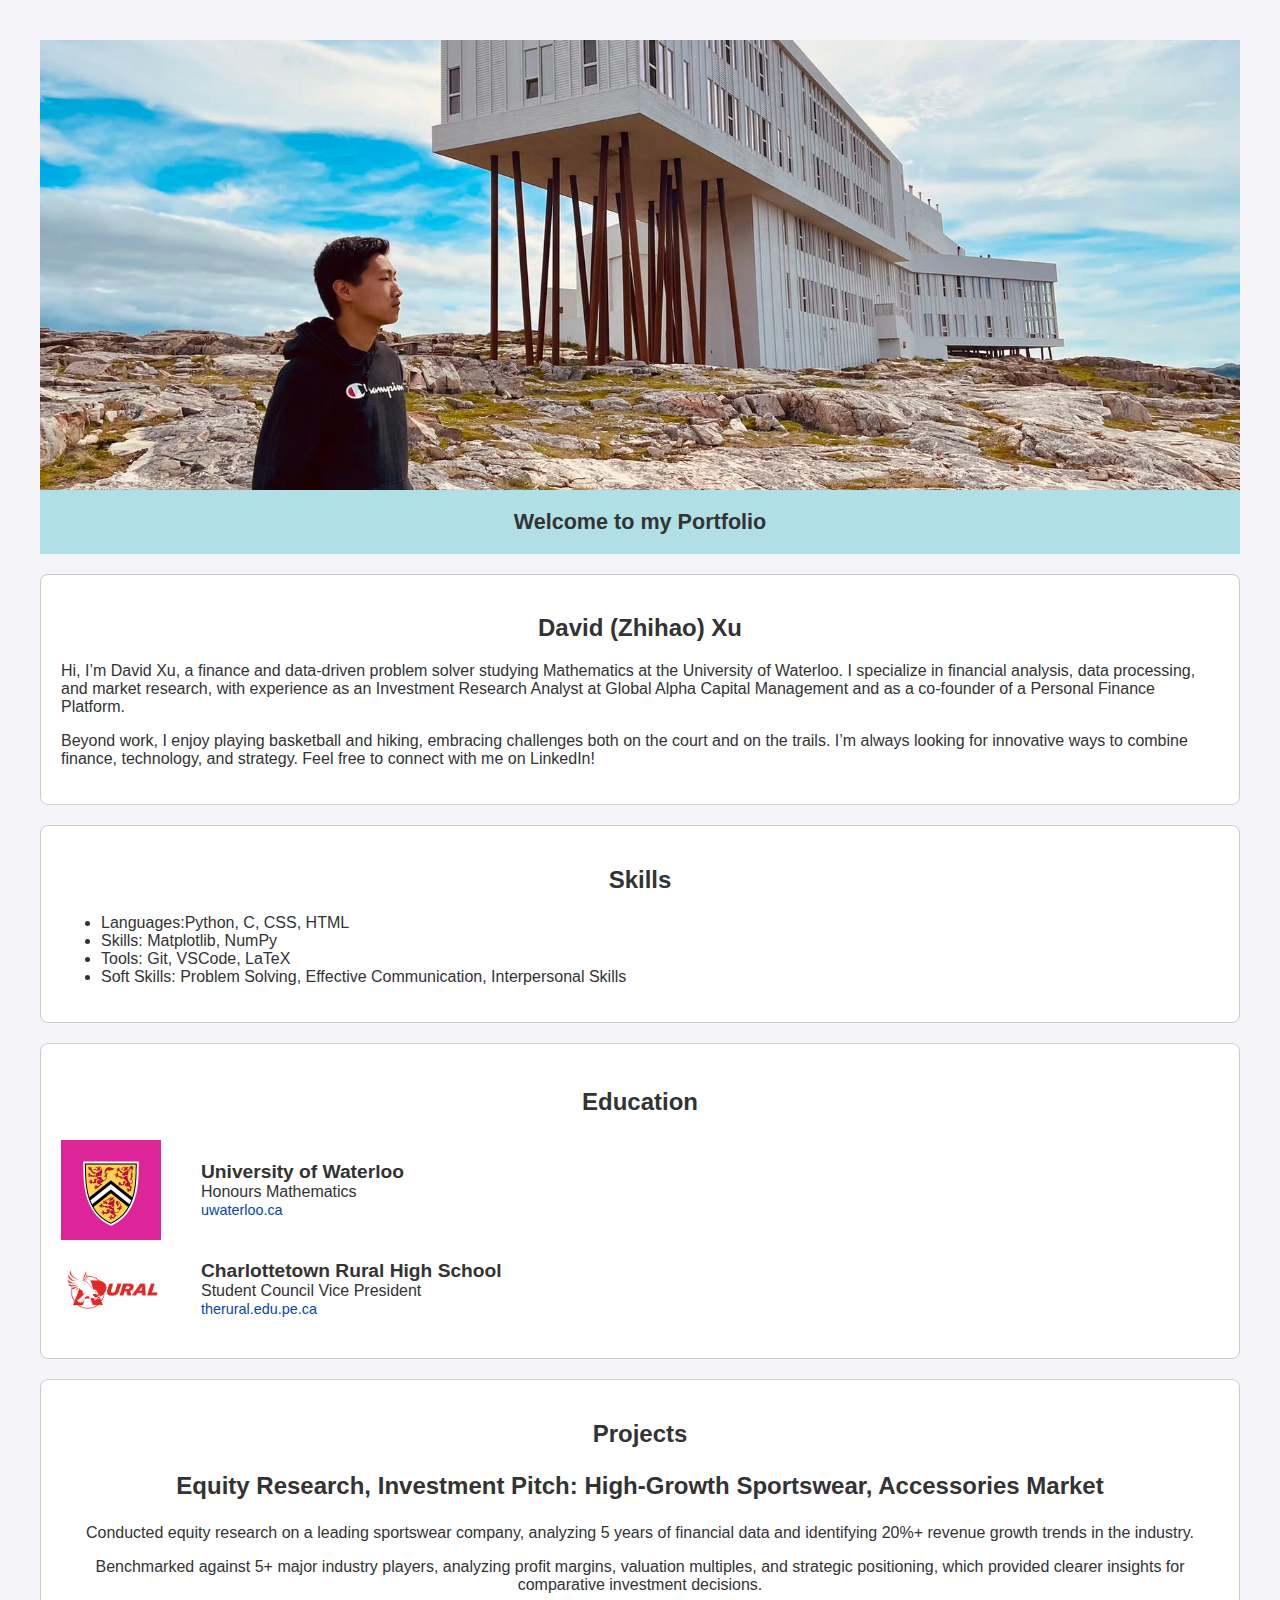
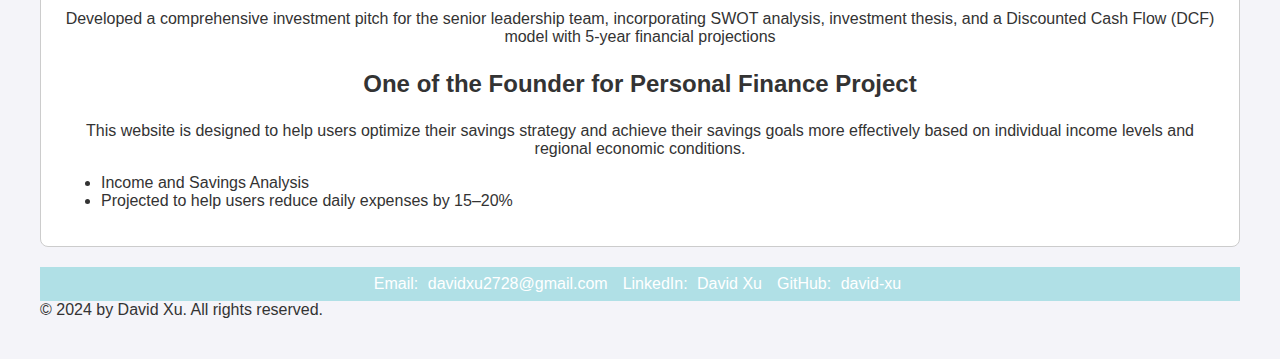
==== index.html @ f0cadd40 "Update index.html" ====
<!DOCTYPE html>
<html lang="en">
<head>
    <meta charset="UTF-8">
    <meta name="viewport" content="width=device-width, initial-scale=1.0">
    <title>David| Portfolio</title>
    <link rel="stylesheet" href="style.css"> <!-- Make sure 'style.css' is correctly located -->
</head>
<body>
    <div class="hero-background"></div>
    <header>
        <h1>Welcome to my Portfolio</h1>
    </header>
    <main>
        <section>
            <h2>David (Zhihao) Xu</h2>
            <p>Hi, I’m David Xu, a finance and data-driven problem solver studying Mathematics at the University of Waterloo. 
                I specialize in financial analysis, data processing, and market research, with experience as an Investment 
                Research Analyst at Global Alpha Capital Management and as a co-founder of a Personal Finance Platform. </p>
            <p>Beyond work, I enjoy playing basketball and hiking, embracing challenges both on the court and on the trails. 
                I’m always looking for innovative ways to combine finance, technology, and strategy. Feel free to connect with me on LinkedIn!</p>
        </section>
        <section>
            <h2>Skills</h2>
            <ul class="list-group">
                <li>Languages:Python, C, CSS, HTML</li>
                <li>Skills: Matplotlib, NumPy </li>
                <li>Tools: Git, VSCode, LaTeX</li>
                 <li>Soft Skills: Problem Solving, Effective Communication, Interpersonal Skills</li>
              </ul>
            
        </section>
      
        <section class="education">
            <h3>Education</h3>
            <div class="education-entry">
                <img src="Asset/Waterloomath.jpeg" alt="University of Waterloo Logo" class="school-logo">
                <div class="education-text">
                    <h2>University of Waterloo</h2>
                    <p>Honours Mathematics</p>
                    <a href="https://uwaterloo.ca" target="_blank" class="school-website">uwaterloo.ca</a>
        </div>
                </div>
            </div>
            <div class="education-entry">
                <img src="Asset/ruralhigh.png" alt="High School Logo" class="school-logo">
                <div class="education-text">
                    <h2>Charlottetown Rural High School</h2>
                    <p>Student Council Vice President</p>
                    <a href="https://therural.edu.pe.ca" target="_blank" class="school-website">therural.edu.pe.ca</a>
                </div>
            </div>
        </section>
        
       <section id="projects">
            <h2>Projects</h2>
            <div class="project">
                <h3 class="project-title">Equity Research, Investment Pitch: High-Growth Sportswear, Accessories Market</h3>
                <p>Conducted equity research on a leading sportswear company, analyzing 5 years of financial data and
identifying 20%+ revenue growth trends in the industry.</p>
                <p>Benchmarked against 5+ major industry players, analyzing profit margins, valuation multiples, and
strategic positioning, which provided clearer insights for comparative investment decisions.</p>
                <p>Developed a comprehensive investment pitch for the senior leadership team, incorporating SWOT
analysis, investment thesis, and a Discounted Cash Flow (DCF) model with 5-year financial projections</p>
            </div>
            <!-- Project 2: Personal Finance Project -->
            <div class="project">
                <h3 class="project-title">One of the Founder for Personal Finance Project</h3>
                <p>This website is designed to help users optimize their savings strategy and achieve their savings goals more effectively 
                    based on individual income levels and regional economic conditions.</p>
                <ul>
                    <li>Income and Savings Analysis</li>
                    <li>Projected to help users reduce daily expenses by 15–20%</li>
                    
                </ul>
            </div>
        </section>
    </main>
    <footer>
        <div class="footer-content">
            <span>Email: <a href="mailto:davidxu2728@gmail.com">davidxu2728@gmail.com</a></span>
            <span>LinkedIn: <a href="https://www.linkedin.com/in/david-xu-576721300/" target="_blank">David Xu</a></span>
            <span>GitHub: <a href="https://github.com/ZhihaoXu18" target="_blank">david-xu</a></span>
        </div>
    </footer>
    
    <script src="script.js"></script> <!-- Make sure 'script.js' is correctly located -->
</body>
</html>
---- style.css ----
.hero-background {
    background-image: url('Asset/WechatIMG36.jpg'); /* Update with the correct image path */
    background-size: cover;
    background-position: center center;
    height: 50vh; /* Adjust the height as needed */
    width: 100%;
}

body {
    font-family: Arial, sans-serif;
    margin: 40px;
    background-color: #f4f4f9;
    color: #333;
}
header {
    text-align: center;
    padding: 0.3em;
    background-color: #b0e0e6;
    color: #fff;
    font-size: 0.9em;
}
footer {
    text-align: center;
    padding: 0.5em; /* Reduced padding */
    background-color: #b0e0e6;
    color: #fff;
}

.footer-content {
    display: flex;
    justify-content: center; /* Center footer content horizontally */
    align-items: center; /* Align footer content vertically */
    flex-wrap: wrap; /* Allows the content to wrap onto the next line on small screens */
    gap: 10px; /* Adds space between contact details */
}

footer span {
    white-space: nowrap; /* Keeps each piece of contact info on one line */
}

footer a {
    color: #fff; /* Set the color of links to white or any color that matches your design */
    text-decoration: none; /* Optional: removes underline from links */
    margin: 0 5px; /* Optional: adds horizontal margin for better spacing */
}

footer a:hover {
    text-decoration: underline; /* Adds underline on hover for visual feedback */
}

main {
    margin-top: 20px;
}
section {
    margin-bottom: 20px;
    padding: 20px;
    background: #fff;
    border: 1px solid #ccc;
    border-radius: 8px;
}
h1, h2, h3 {
    text-align: center;
    color: #333;
    font-size: 1.5em;
}

.education {
    /* Add any additional styles you need for the education section */
}

.education-entry {
    display: flex;
    align-items: center;
    margin-bottom: 20px; /* Space between university and high school entries */
}

.school-logo {
    width: 100px; /* Adjust as necessary */
    height: auto;
    margin-right: 40px; /* Space between the logo and the text */
}

.education-text h2 {
    margin: 0;
    padding: 0;
    font-size: 1.2em; /* Adjust as necessary */
}

.education-text p {
    margin: 0;
    padding: 0;
    font-size: 1em; /* Adjust as necessary */
}

.school-website {
    color: #0645AD; /* Typical color for hyperlinks */
    text-decoration: none; /* Optional: removes underline */
    font-size: 0.9em; /* Adjust as necessary */
    margin-top: 5px; /* Space from the school name */
}

.school-website:hover {
    text-decoration: underline; /* Adds underline on hover for visual feedback */
}

body {
    font-family: Arial, sans-serif;
}
.project-title {
    font-size: 24px; /* Larger font size for project titles */
}

.project p {
    text-align: center; /* Center-aligns the text inside the paragraph */
}
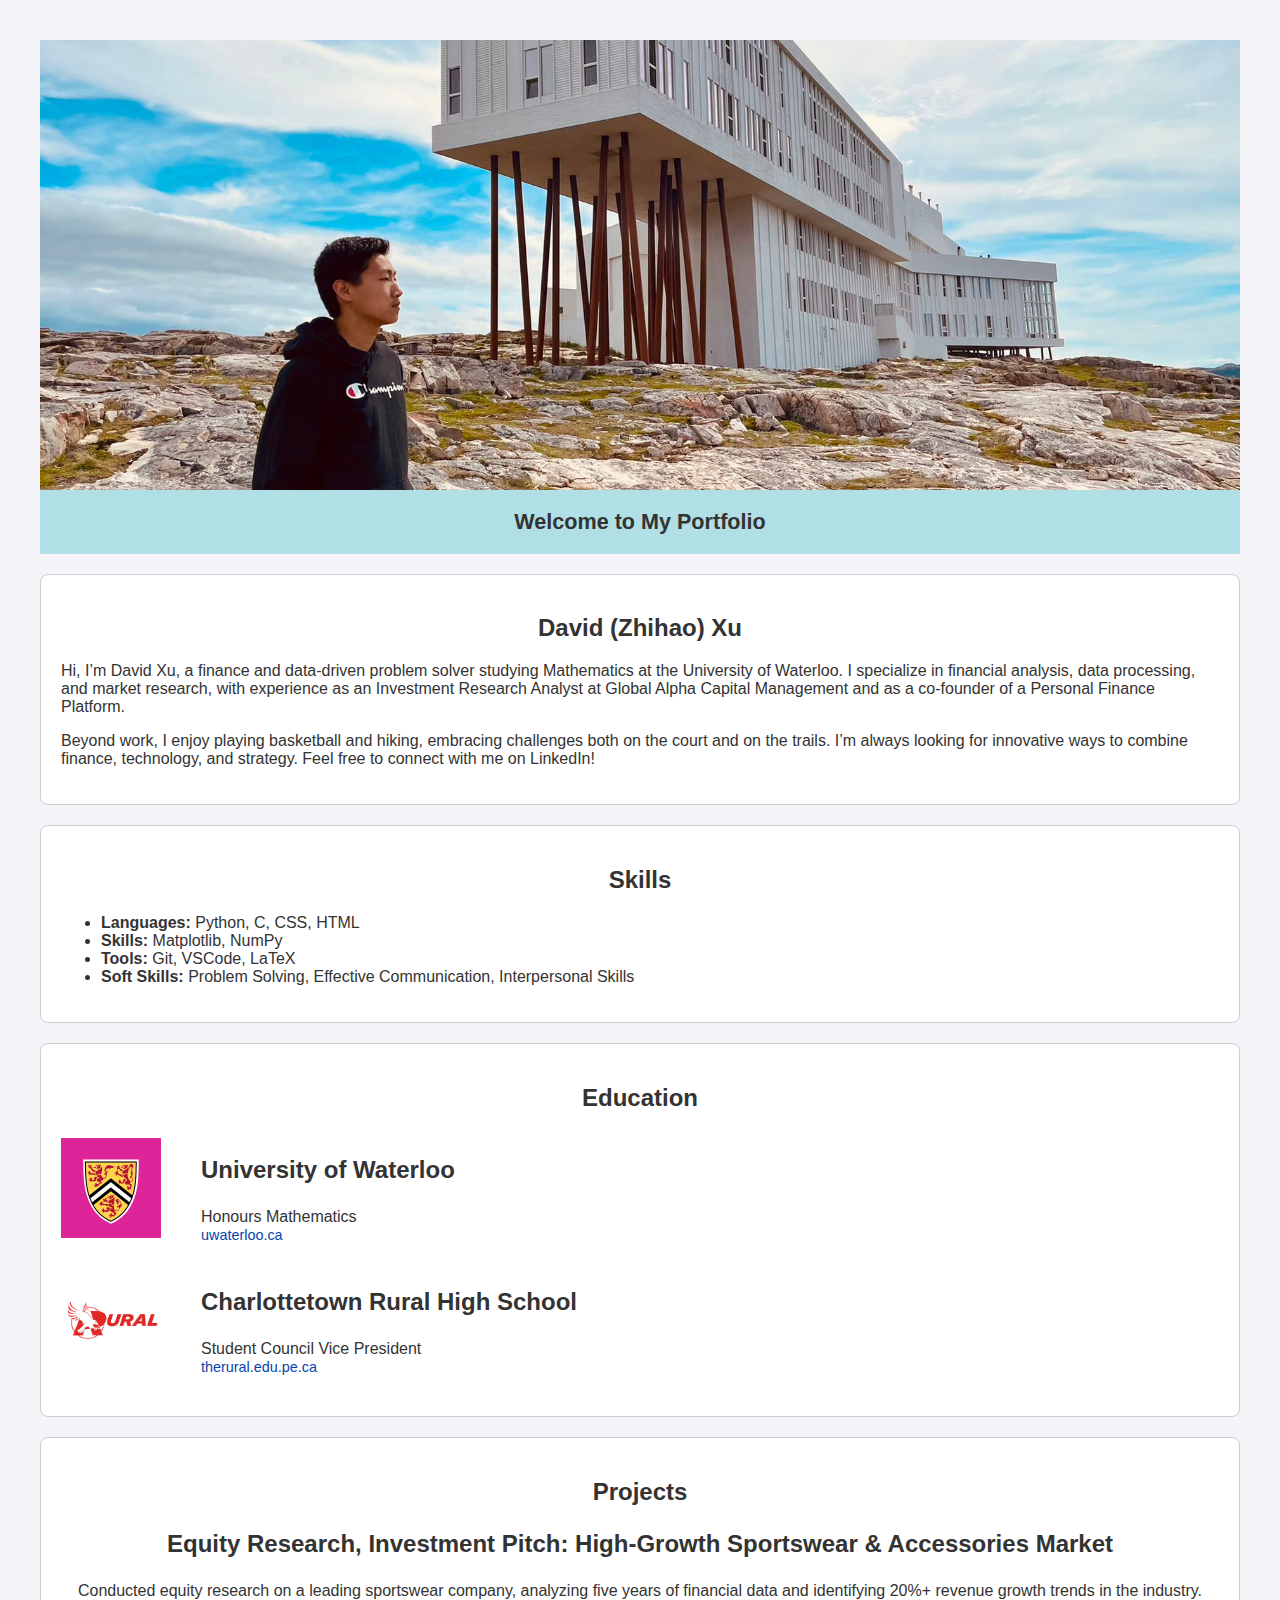
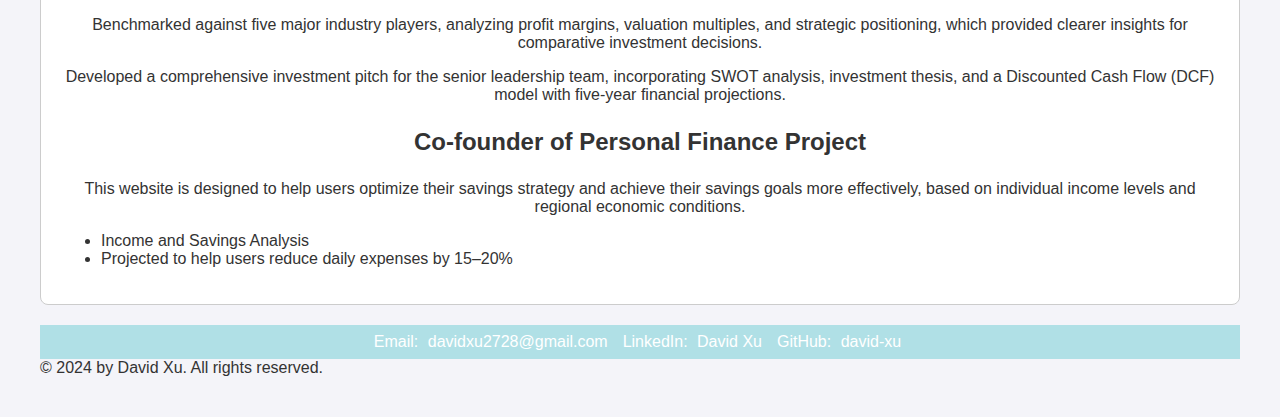
==== commit 6efec5de: "Update index.html" ====
--- a/index.html
+++ b/index.html
@@ -3,79 +3,92 @@
 <head>
     <meta charset="UTF-8">
     <meta name="viewport" content="width=device-width, initial-scale=1.0">
-    <title>David| Portfolio</title>
-    <link rel="stylesheet" href="style.css"> <!-- Make sure 'style.css' is correctly located -->
+    <title>David | Portfolio</title>
+    <link rel="stylesheet" href="style.css"> <!-- Ensure 'style.css' is correctly linked -->
 </head>
 <body>
     <div class="hero-background"></div>
+    
     <header>
-        <h1>Welcome to my Portfolio</h1>
+        <h1>Welcome to My Portfolio</h1>
     </header>
+    
     <main>
         <section>
             <h2>David (Zhihao) Xu</h2>
-            <p>Hi, I’m David Xu, a finance and data-driven problem solver studying Mathematics at the University of Waterloo. 
+            <p>
+                Hi, I’m David Xu, a finance and data-driven problem solver studying Mathematics at the University of Waterloo. 
                 I specialize in financial analysis, data processing, and market research, with experience as an Investment 
-                Research Analyst at Global Alpha Capital Management and as a co-founder of a Personal Finance Platform. </p>
-            <p>Beyond work, I enjoy playing basketball and hiking, embracing challenges both on the court and on the trails. 
-                I’m always looking for innovative ways to combine finance, technology, and strategy. Feel free to connect with me on LinkedIn!</p>
+                Research Analyst at Global Alpha Capital Management and as a co-founder of a Personal Finance Platform. 
+            </p>
+            <p>
+                Beyond work, I enjoy playing basketball and hiking, embracing challenges both on the court and on the trails. 
+                I’m always looking for innovative ways to combine finance, technology, and strategy. Feel free to connect with me on LinkedIn!
+            </p>
         </section>
+        
         <section>
             <h2>Skills</h2>
             <ul class="list-group">
-                <li>Languages:Python, C, CSS, HTML</li>
-                <li>Skills: Matplotlib, NumPy </li>
-                <li>Tools: Git, VSCode, LaTeX</li>
-                 <li>Soft Skills: Problem Solving, Effective Communication, Interpersonal Skills</li>
-              </ul>
-            
+                <li><strong>Languages:</strong> Python, C, CSS, HTML</li>
+                <li><strong>Skills:</strong> Matplotlib, NumPy</li>
+                <li><strong>Tools:</strong> Git, VSCode, LaTeX</li>
+                <li><strong>Soft Skills:</strong> Problem Solving, Effective Communication, Interpersonal Skills</li>
+            </ul>
         </section>
-      
+        
         <section class="education">
-            <h3>Education</h3>
+            <h2>Education</h2>
             <div class="education-entry">
                 <img src="Asset/Waterloomath.jpeg" alt="University of Waterloo Logo" class="school-logo">
                 <div class="education-text">
-                    <h2>University of Waterloo</h2>
+                    <h3>University of Waterloo</h3>
                     <p>Honours Mathematics</p>
                     <a href="https://uwaterloo.ca" target="_blank" class="school-website">uwaterloo.ca</a>
-        </div>
                 </div>
             </div>
             <div class="education-entry">
                 <img src="Asset/ruralhigh.png" alt="High School Logo" class="school-logo">
                 <div class="education-text">
-                    <h2>Charlottetown Rural High School</h2>
+                    <h3>Charlottetown Rural High School</h3>
                     <p>Student Council Vice President</p>
                     <a href="https://therural.edu.pe.ca" target="_blank" class="school-website">therural.edu.pe.ca</a>
                 </div>
             </div>
         </section>
         
-       <section id="projects">
+        <section id="projects">
             <h2>Projects</h2>
             <div class="project">
-                <h3 class="project-title">Equity Research, Investment Pitch: High-Growth Sportswear, Accessories Market</h3>
-                <p>Conducted equity research on a leading sportswear company, analyzing 5 years of financial data and
-identifying 20%+ revenue growth trends in the industry.</p>
-                <p>Benchmarked against 5+ major industry players, analyzing profit margins, valuation multiples, and
-strategic positioning, which provided clearer insights for comparative investment decisions.</p>
-                <p>Developed a comprehensive investment pitch for the senior leadership team, incorporating SWOT
-analysis, investment thesis, and a Discounted Cash Flow (DCF) model with 5-year financial projections</p>
+                <h3 class="project-title">Equity Research, Investment Pitch: High-Growth Sportswear & Accessories Market</h3>
+                <p>
+                    Conducted equity research on a leading sportswear company, analyzing five years of financial data and 
+                    identifying 20%+ revenue growth trends in the industry.
+                </p>
+                <p>
+                    Benchmarked against five major industry players, analyzing profit margins, valuation multiples, and 
+                    strategic positioning, which provided clearer insights for comparative investment decisions.
+                </p>
+                <p>
+                    Developed a comprehensive investment pitch for the senior leadership team, incorporating SWOT analysis, 
+                    investment thesis, and a Discounted Cash Flow (DCF) model with five-year financial projections.
+                </p>
             </div>
-            <!-- Project 2: Personal Finance Project -->
+            
             <div class="project">
-                <h3 class="project-title">One of the Founder for Personal Finance Project</h3>
-                <p>This website is designed to help users optimize their savings strategy and achieve their savings goals more effectively 
-                    based on individual income levels and regional economic conditions.</p>
+                <h3 class="project-title">Co-founder of Personal Finance Project</h3>
+                <p>
+                    This website is designed to help users optimize their savings strategy and achieve their savings goals more effectively, 
+                    based on individual income levels and regional economic conditions.
+                </p>
                 <ul>
                     <li>Income and Savings Analysis</li>
                     <li>Projected to help users reduce daily expenses by 15–20%</li>
-                    
                 </ul>
             </div>
         </section>
     </main>
+    
     <footer>
         <div class="footer-content">
             <span>Email: <a href="mailto:davidxu2728@gmail.com">davidxu2728@gmail.com</a></span>
@@ -84,8 +97,9 @@
         </div>
     </footer>
     
-    <script src="script.js"></script> <!-- Make sure 'script.js' is correctly located -->
+    <script src="script.js"></script> <!-- Ensure 'script.js' is correctly linked -->
 </body>
 </html>
 
 
+
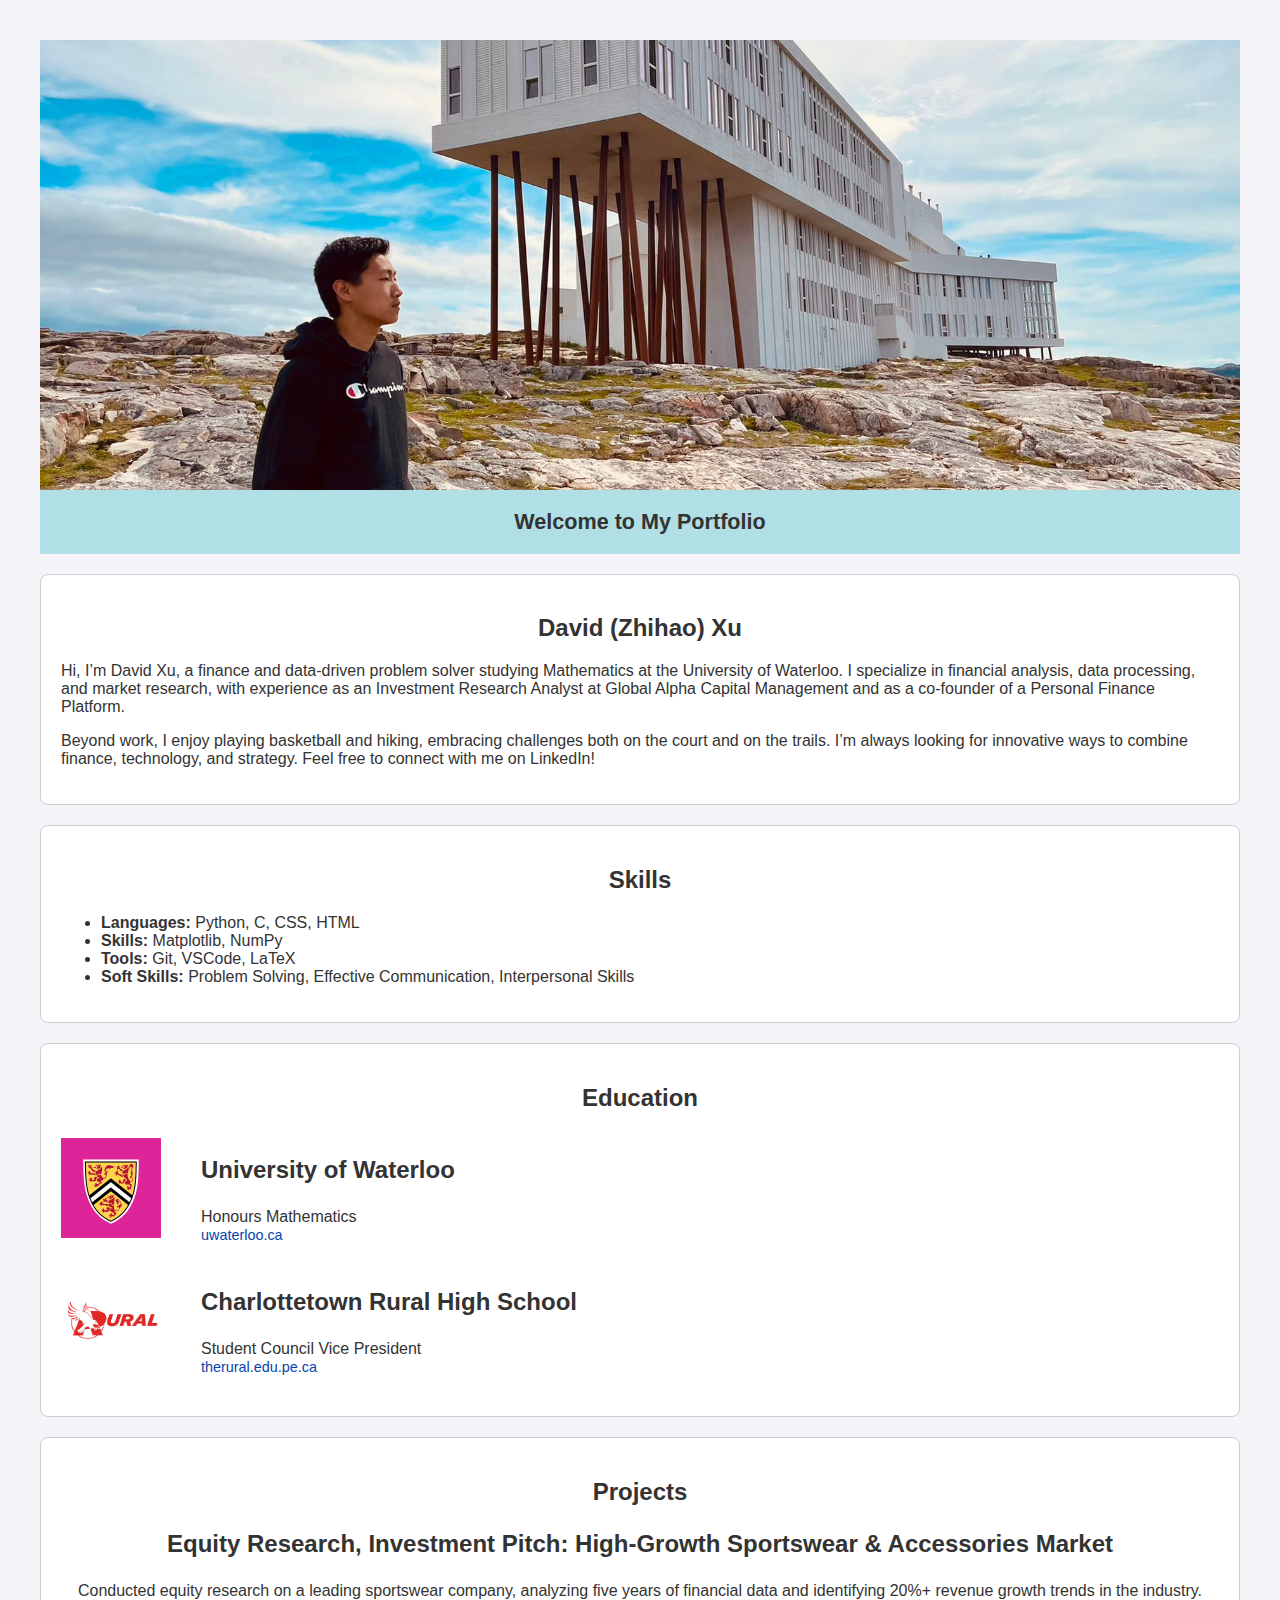
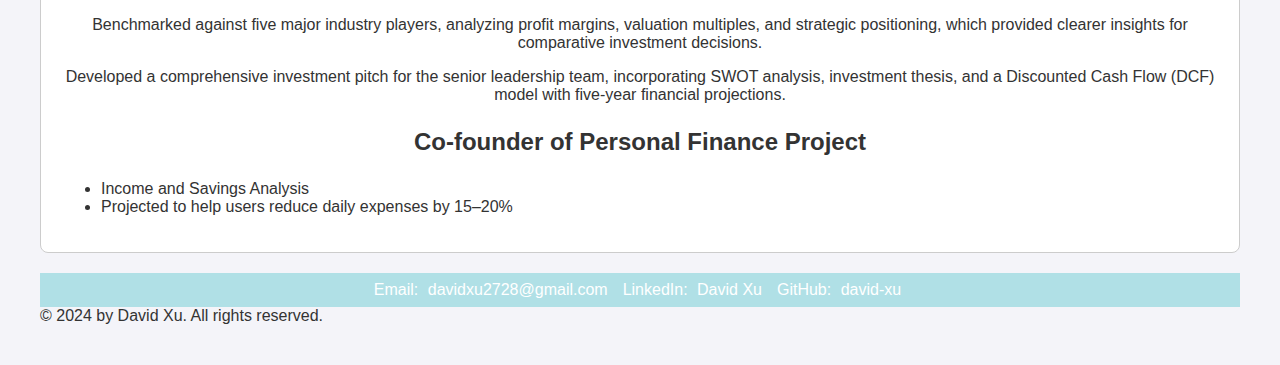
==== commit 3b0b3de4: "Update index.html" ====
--- a/index.html
+++ b/index.html
@@ -62,25 +62,19 @@
             <div class="project">
                 <h3 class="project-title">Equity Research, Investment Pitch: High-Growth Sportswear & Accessories Market</h3>
                 <p>
-                    Conducted equity research on a leading sportswear company, analyzing five years of financial data and 
-                    identifying 20%+ revenue growth trends in the industry.
+                    Conducted equity research on a leading sportswear company, analyzing five years of financial data and identifying 20%+ revenue growth trends in the industry.
                 </p>
                 <p>
-                    Benchmarked against five major industry players, analyzing profit margins, valuation multiples, and 
-                    strategic positioning, which provided clearer insights for comparative investment decisions.
+                    Benchmarked against five major industry players, analyzing profit margins, valuation multiples, and strategic positioning, which provided clearer insights for comparative investment decisions.
                 </p>
                 <p>
-                    Developed a comprehensive investment pitch for the senior leadership team, incorporating SWOT analysis, 
-                    investment thesis, and a Discounted Cash Flow (DCF) model with five-year financial projections.
+                    Developed a comprehensive investment pitch for the senior leadership team, incorporating SWOT analysis, investment thesis, and a Discounted Cash Flow (DCF) model with five-year financial projections.
                 </p>
             </div>
             
             <div class="project">
                 <h3 class="project-title">Co-founder of Personal Finance Project</h3>
-                <p>
-                    This website is designed to help users optimize their savings strategy and achieve their savings goals more effectively, 
-                    based on individual income levels and regional economic conditions.
-                </p>
+              
                 <ul>
                     <li>Income and Savings Analysis</li>
                     <li>Projected to help users reduce daily expenses by 15–20%</li>
@@ -101,5 +95,3 @@
 </body>
 </html>
 
-
-
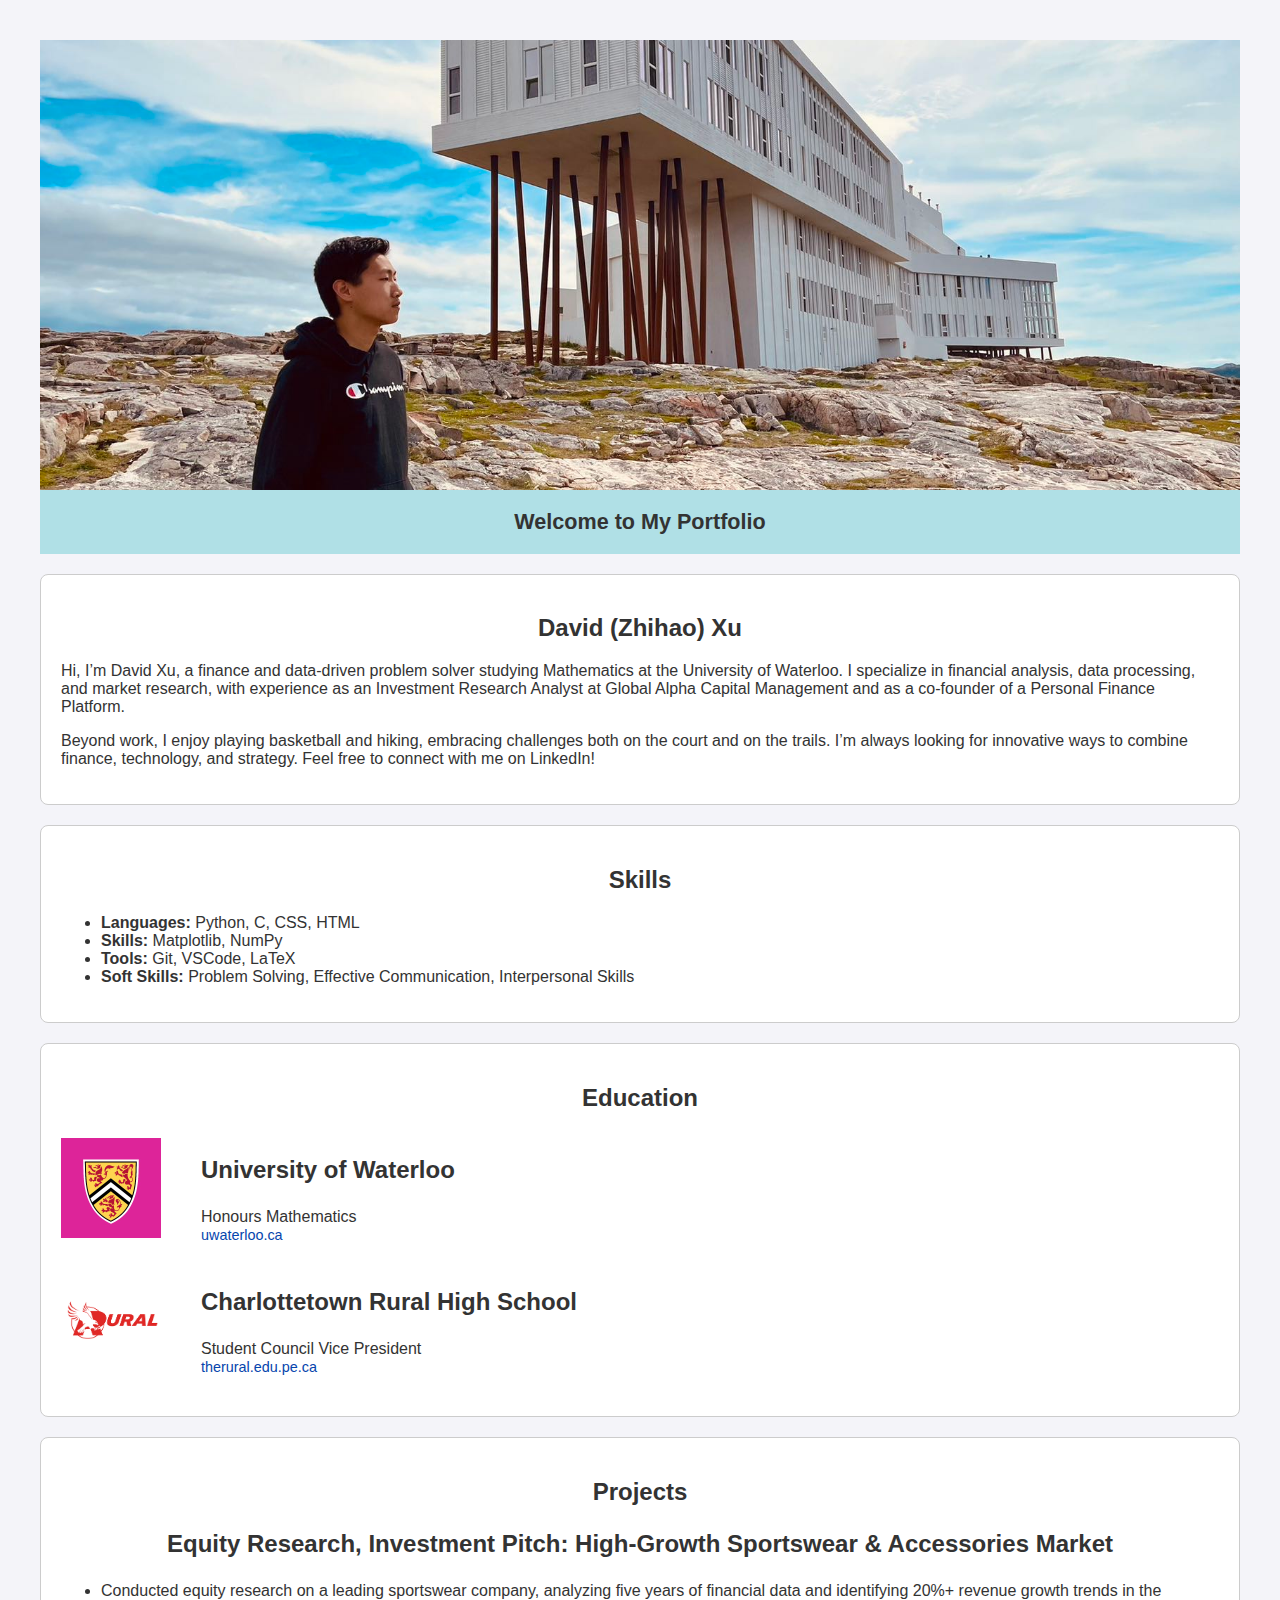
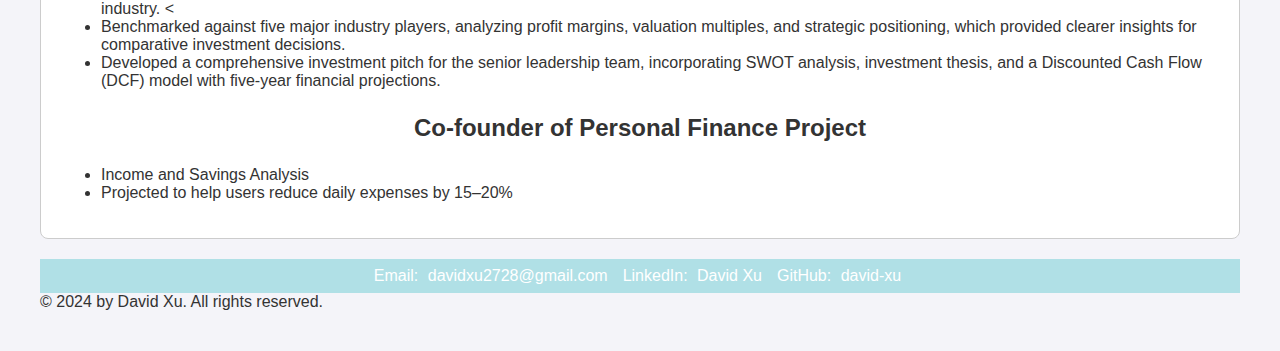
==== commit 831ed825: "Update index.html" ====
--- a/index.html
+++ b/index.html
@@ -61,20 +61,16 @@
             <h2>Projects</h2>
             <div class="project">
                 <h3 class="project-title">Equity Research, Investment Pitch: High-Growth Sportswear & Accessories Market</h3>
-                <p>
-                    Conducted equity research on a leading sportswear company, analyzing five years of financial data and identifying 20%+ revenue growth trends in the industry.
-                </p>
-                <p>
-                    Benchmarked against five major industry players, analyzing profit margins, valuation multiples, and strategic positioning, which provided clearer insights for comparative investment decisions.
-                </p>
-                <p>
-                    Developed a comprehensive investment pitch for the senior leadership team, incorporating SWOT analysis, investment thesis, and a Discounted Cash Flow (DCF) model with five-year financial projections.
-                </p>
+                <ul>
+                    <li>Conducted equity research on a leading sportswear company, analyzing five years of financial data and identifying 20%+ revenue growth trends in the industry.
+                <</li>
+                    <li>Benchmarked against five major industry players, analyzing profit margins, valuation multiples, and strategic positioning, which provided clearer insights for comparative investment decisions.</li>
+                    <li>Developed a comprehensive investment pitch for the senior leadership team, incorporating SWOT analysis, investment thesis, and a Discounted Cash Flow (DCF) model with five-year financial projections.</li>
+                </ul>
             </div>
             
             <div class="project">
                 <h3 class="project-title">Co-founder of Personal Finance Project</h3>
-              
                 <ul>
                     <li>Income and Savings Analysis</li>
                     <li>Projected to help users reduce daily expenses by 15–20%</li>
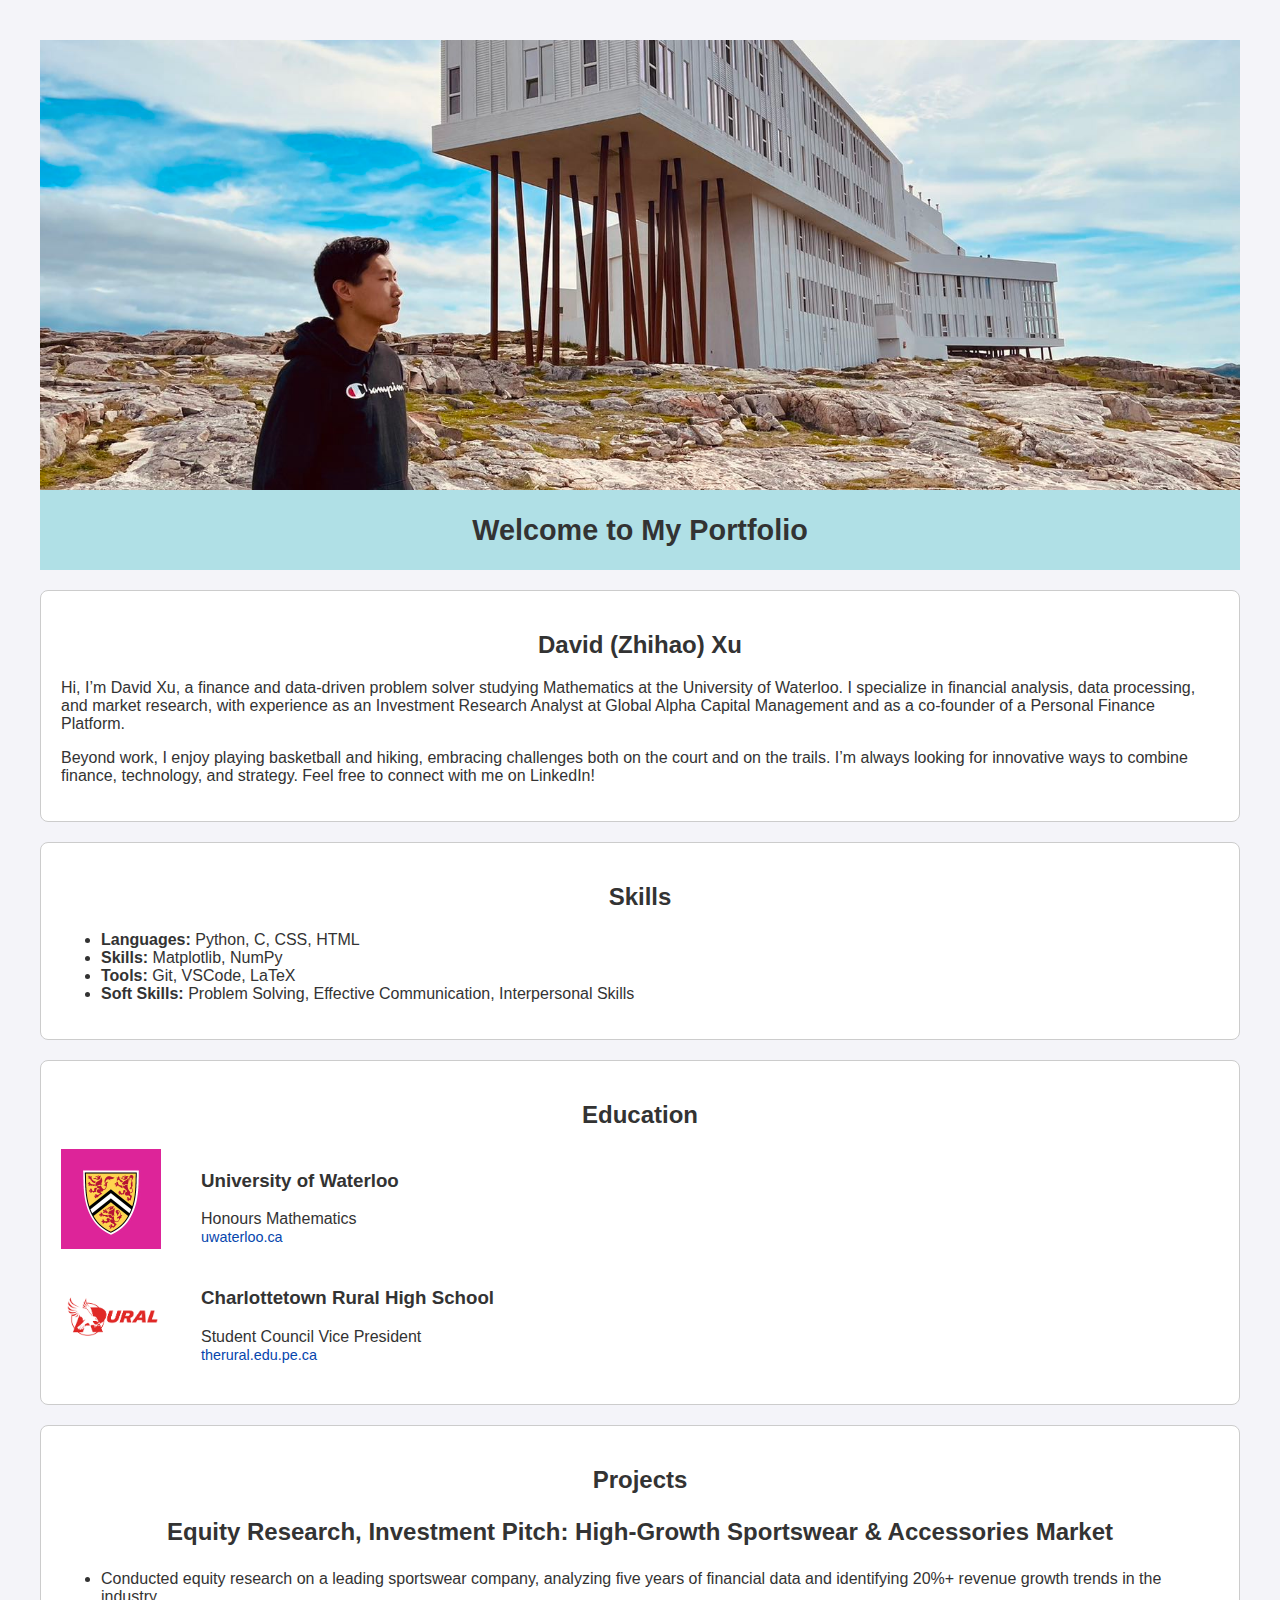
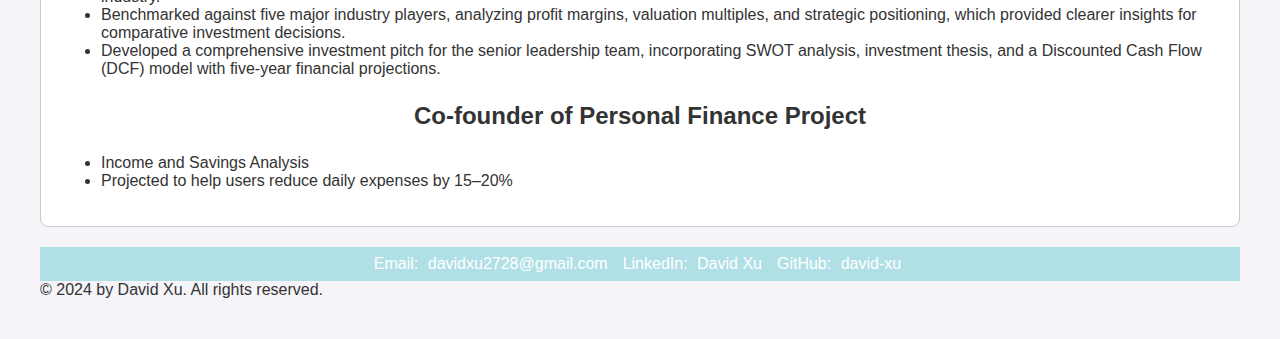
==== commit 255fa2f8: "Update index.html" ====
--- a/index.html
+++ b/index.html
@@ -63,7 +63,7 @@
                 <h3 class="project-title">Equity Research, Investment Pitch: High-Growth Sportswear & Accessories Market</h3>
                 <ul>
                     <li>Conducted equity research on a leading sportswear company, analyzing five years of financial data and identifying 20%+ revenue growth trends in the industry.
-                <</li>
+                </li>
                     <li>Benchmarked against five major industry players, analyzing profit margins, valuation multiples, and strategic positioning, which provided clearer insights for comparative investment decisions.</li>
                     <li>Developed a comprehensive investment pitch for the senior leadership team, incorporating SWOT analysis, investment thesis, and a Discounted Cash Flow (DCF) model with five-year financial projections.</li>
                 </ul>
--- a/style.css
+++ b/style.css
@@ -11,7 +11,55 @@
     margin: 40px;
     background-color: #f4f4f9;
     color: #333;
+    font-size: 16px;
 }
+
+/* Responsive Text Sizes */
+@media screen and (max-width: 1024px) {
+    body {
+        font-size: 14px;
+    }
+    h1 {
+        font-size: 2rem;
+    }
+    h2 {
+        font-size: 1.75rem;
+    }
+    h3 {
+        font-size: 1.5rem;
+    }
+}
+
+@media screen and (max-width: 768px) {
+    body {
+        font-size: 13px;
+    }
+    h1 {
+        font-size: 1.75rem;
+    }
+    h2 {
+        font-size: 1.5rem;
+    }
+    h3 {
+        font-size: 1.25rem;
+    }
+}
+
+@media screen and (max-width: 480px) {
+    body {
+        font-size: 12px;
+    }
+    h1 {
+        font-size: 1.5rem;
+    }
+    h2 {
+        font-size: 1.25rem;
+    }
+    h3 {
+        font-size: 1.1rem;
+    }
+}
+
 header {
     text-align: center;
     padding: 0.3em;
@@ -19,6 +67,7 @@
     color: #fff;
     font-size: 0.9em;
 }
+
 footer {
     text-align: center;
     padding: 0.5em; /* Reduced padding */
@@ -39,18 +88,19 @@
 }
 
 footer a {
-    color: #fff; /* Set the color of links to white or any color that matches your design */
-    text-decoration: none; /* Optional: removes underline from links */
-    margin: 0 5px; /* Optional: adds horizontal margin for better spacing */
+    color: #fff;
+    text-decoration: none;
+    margin: 0 5px;
 }
 
 footer a:hover {
-    text-decoration: underline; /* Adds underline on hover for visual feedback */
+    text-decoration: underline;
 }
 
 main {
     margin-top: 20px;
 }
+
 section {
     margin-bottom: 20px;
     padding: 20px;
@@ -58,10 +108,10 @@
     border: 1px solid #ccc;
     border-radius: 8px;
 }
+
 h1, h2, h3 {
     text-align: center;
     color: #333;
-    font-size: 1.5em;
 }
 
 .education {
@@ -71,45 +121,42 @@
 .education-entry {
     display: flex;
     align-items: center;
-    margin-bottom: 20px; /* Space between university and high school entries */
+    margin-bottom: 20px;
 }
 
 .school-logo {
-    width: 100px; /* Adjust as necessary */
+    width: 100px;
     height: auto;
-    margin-right: 40px; /* Space between the logo and the text */
+    margin-right: 40px;
 }
 
 .education-text h2 {
     margin: 0;
     padding: 0;
-    font-size: 1.2em; /* Adjust as necessary */
+    font-size: 1.2em;
 }
 
 .education-text p {
     margin: 0;
     padding: 0;
-    font-size: 1em; /* Adjust as necessary */
+    font-size: 1em;
 }
 
 .school-website {
-    color: #0645AD; /* Typical color for hyperlinks */
-    text-decoration: none; /* Optional: removes underline */
-    font-size: 0.9em; /* Adjust as necessary */
-    margin-top: 5px; /* Space from the school name */
+    color: #0645AD;
+    text-decoration: none;
+    font-size: 0.9em;
+    margin-top: 5px;
 }
 
 .school-website:hover {
-    text-decoration: underline; /* Adds underline on hover for visual feedback */
+    text-decoration: underline;
 }
 
-body {
-    font-family: Arial, sans-serif;
-}
 .project-title {
-    font-size: 24px; /* Larger font size for project titles */
+    font-size: 24px;
 }
 
 .project p {
-    text-align: center; /* Center-aligns the text inside the paragraph */
+    text-align: center;
 }
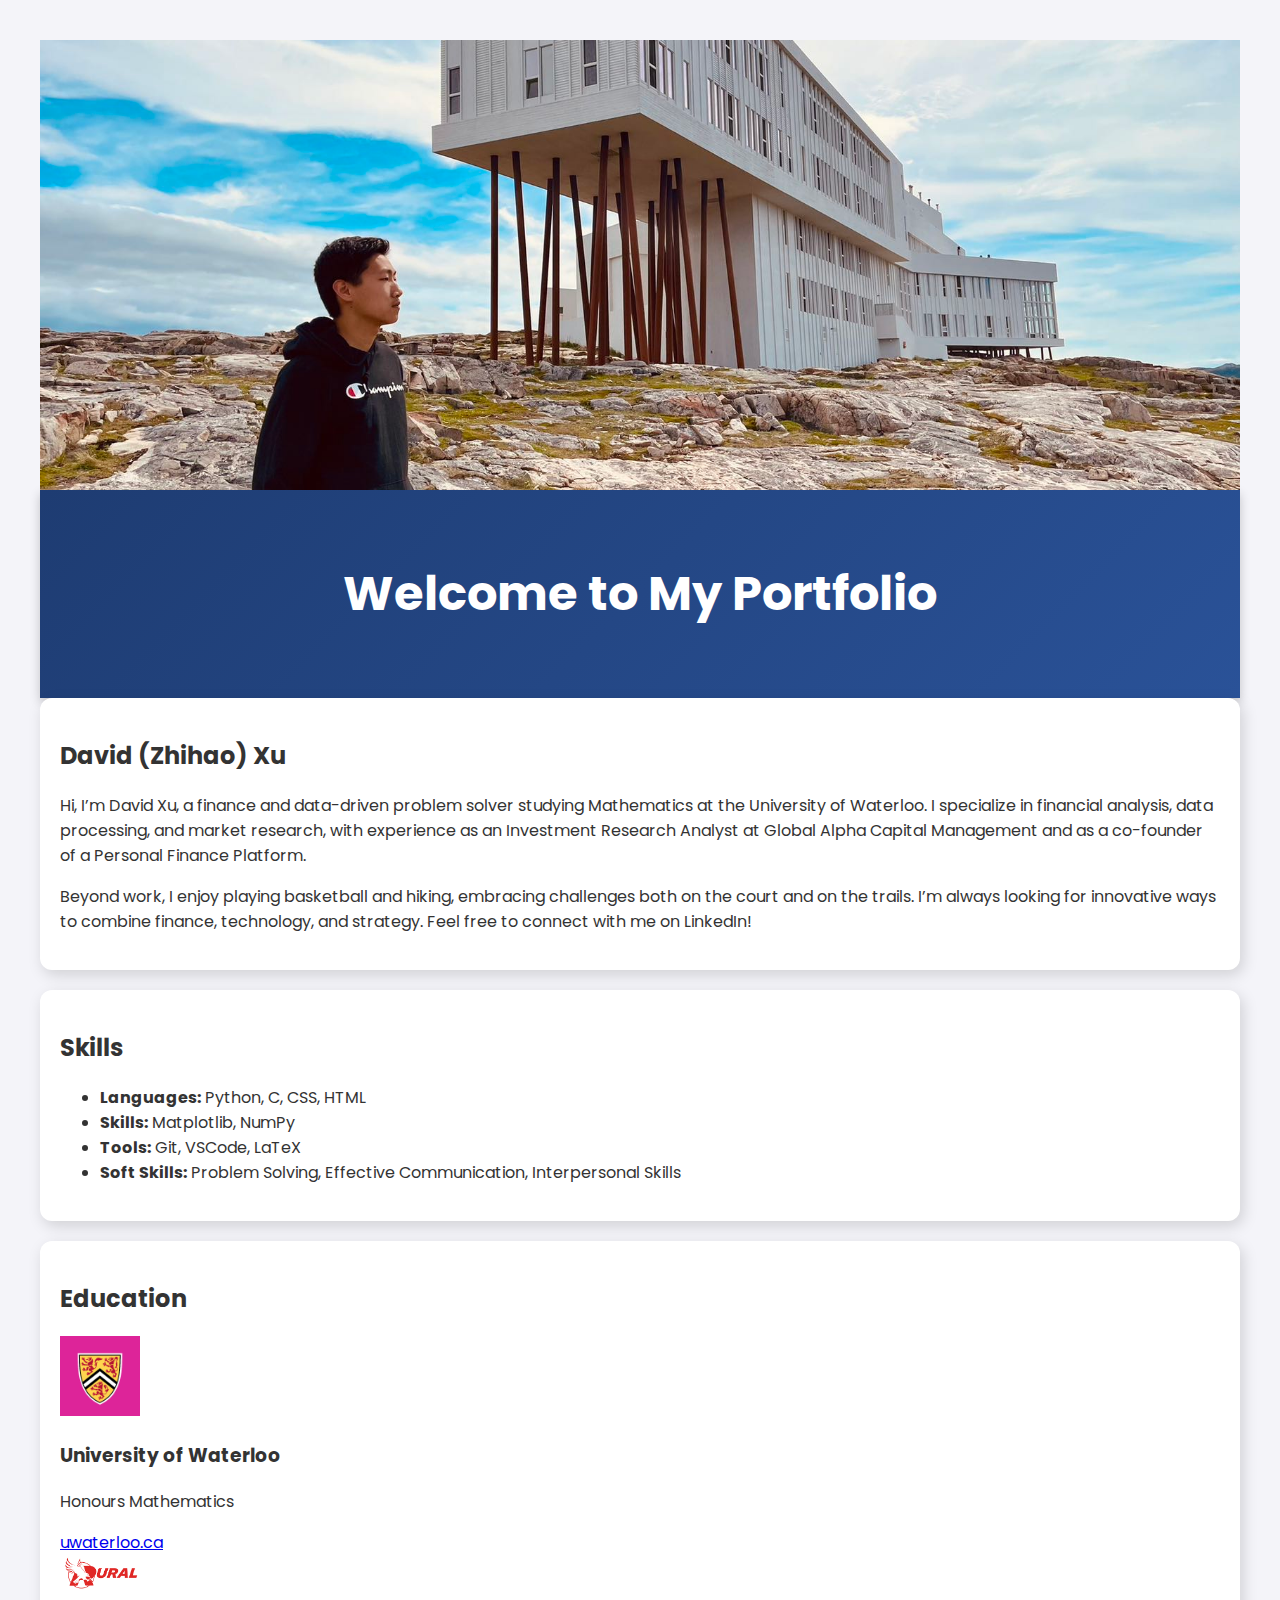
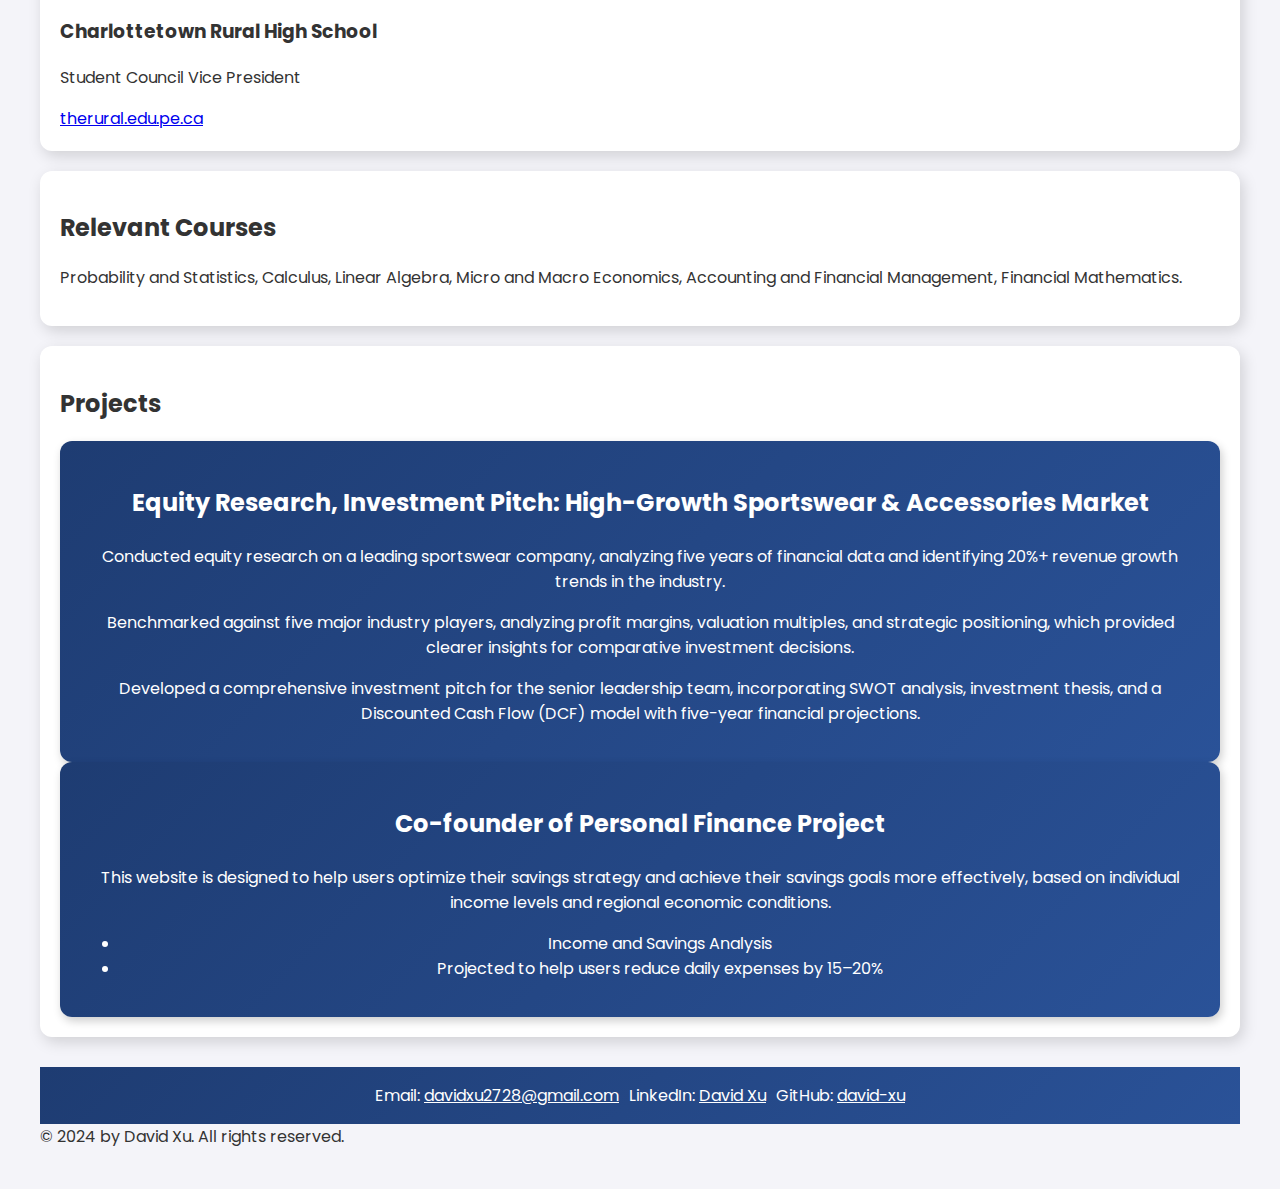
==== commit f67d05bc: "Update index.html" ====
--- a/index.html
+++ b/index.html
@@ -57,20 +57,31 @@
             </div>
         </section>
         
+        <section class="relevant-courses">
+            <h2>Relevant Courses</h2>
+            <p>Probability and Statistics, Calculus, Linear Algebra, Micro and Macro Economics, Accounting and Financial Management, Financial Mathematics.</p>
+        </section>
+        
         <section id="projects">
             <h2>Projects</h2>
             <div class="project">
                 <h3 class="project-title">Equity Research, Investment Pitch: High-Growth Sportswear & Accessories Market</h3>
-                <ul>
-                    <li>Conducted equity research on a leading sportswear company, analyzing five years of financial data and identifying 20%+ revenue growth trends in the industry.
-                </li>
-                    <li>Benchmarked against five major industry players, analyzing profit margins, valuation multiples, and strategic positioning, which provided clearer insights for comparative investment decisions.</li>
-                    <li>Developed a comprehensive investment pitch for the senior leadership team, incorporating SWOT analysis, investment thesis, and a Discounted Cash Flow (DCF) model with five-year financial projections.</li>
-                </ul>
+                <p>
+                    Conducted equity research on a leading sportswear company, analyzing five years of financial data and identifying 20%+ revenue growth trends in the industry.
+                </p>
+                <p>
+                    Benchmarked against five major industry players, analyzing profit margins, valuation multiples, and strategic positioning, which provided clearer insights for comparative investment decisions.
+                </p>
+                <p>
+                    Developed a comprehensive investment pitch for the senior leadership team, incorporating SWOT analysis, investment thesis, and a Discounted Cash Flow (DCF) model with five-year financial projections.
+                </p>
             </div>
             
             <div class="project">
                 <h3 class="project-title">Co-founder of Personal Finance Project</h3>
+                <p>
+                    This website is designed to help users optimize their savings strategy and achieve their savings goals more effectively, based on individual income levels and regional economic conditions.
+                </p>
                 <ul>
                     <li>Income and Savings Analysis</li>
                     <li>Projected to help users reduce daily expenses by 15–20%</li>
@@ -90,4 +101,3 @@
     <script src="script.js"></script> <!-- Ensure 'script.js' is correctly linked -->
 </body>
 </html>
-
--- a/style.css
+++ b/style.css
@@ -1,156 +1,133 @@
+@import url('https://fonts.googleapis.com/css2?family=Poppins:wght@300;400;600&display=swap');
+
+/* Fancy Background Animation */
+@keyframes gradientAnimation {
+    0% { background-position: 0% 50%; }
+    50% { background-position: 100% 50%; }
+    100% { background-position: 0% 50%; }
+}
+
 .hero-background {
-    background-image: url('Asset/WechatIMG36.jpg'); /* Update with the correct image path */
+    background-image: url('Asset/WechatIMG36.jpg'); /* Reverting to original image */
     background-size: cover;
     background-position: center center;
-    height: 50vh; /* Adjust the height as needed */
+    height: 50vh;
     width: 100%;
+    position: relative;
 }
 
 body {
-    font-family: Arial, sans-serif;
+    font-family: 'Poppins', sans-serif;
     margin: 40px;
     background-color: #f4f4f9;
     color: #333;
     font-size: 16px;
+    transition: background-color 0.5s ease-in-out;
 }
 
-/* Responsive Text Sizes */
-@media screen and (max-width: 1024px) {
-    body {
-        font-size: 14px;
-    }
-    h1 {
-        font-size: 2rem;
-    }
-    h2 {
-        font-size: 1.75rem;
-    }
-    h3 {
-        font-size: 1.5rem;
-    }
+/* Animated Header */
+header {
+    text-align: center;
+    padding: 1.5em;
+    background: linear-gradient(135deg, #1e3c72, #2a5298); /* Changed to blue gradient */
+    color: white;
+    font-size: 1.5em;
+    box-shadow: 0px 4px 10px rgba(0, 0, 0, 0.2);
+    transition: transform 0.3s ease-in-out;
 }
 
-@media screen and (max-width: 768px) {
-    body {
-        font-size: 13px;
-    }
-    h1 {
-        font-size: 1.75rem;
-    }
-    h2 {
-        font-size: 1.5rem;
-    }
-    h3 {
-        font-size: 1.25rem;
-    }
+header:hover {
+    transform: scale(1.02);
 }
 
-@media screen and (max-width: 480px) {
-    body {
-        font-size: 12px;
-    }
-    h1 {
-        font-size: 1.5rem;
-    }
-    h2 {
-        font-size: 1.25rem;
-    }
-    h3 {
-        font-size: 1.1rem;
-    }
+/* Fancy Buttons */
+button, .btn {
+    background: linear-gradient(135deg, #1e3c72, #2a5298);
+    border: none;
+    color: white;
+    padding: 12px 25px;
+    border-radius: 50px;
+    font-size: 1.2em;
+    cursor: pointer;
+    transition: all 0.3s ease-in-out;
+    box-shadow: 2px 4px 10px rgba(0, 0, 0, 0.2);
 }
 
-header {
-    text-align: center;
-    padding: 0.3em;
-    background-color: #b0e0e6;
-    color: #fff;
-    font-size: 0.9em;
+button:hover, .btn:hover {
+    background: linear-gradient(135deg, #2a5298, #1e3c72);
+    transform: scale(1.08);
+    box-shadow: 3px 5px 15px rgba(0, 0, 0, 0.3);
 }
 
+/* Sections with Animated Borders */
+section {
+    margin-bottom: 20px;
+    padding: 20px;
+    background: white;
+    border-radius: 12px;
+    box-shadow: 3px 5px 15px rgba(0, 0, 0, 0.15);
+    transition: transform 0.3s ease-in-out, box-shadow 0.3s ease-in-out;
+    position: relative;
+}
+
+section:hover {
+    transform: translateY(-5px);
+    box-shadow: 4px 6px 20px rgba(0, 0, 0, 0.2);
+}
+
+/* Adjust Waterloo Image Size */
+.school-logo {
+    width: 80px; /* Reduced size */
+    height: auto;
+    margin-right: 20px;
+}
+
+/* Animated Footer */
 footer {
     text-align: center;
-    padding: 0.5em; /* Reduced padding */
-    background-color: #b0e0e6;
-    color: #fff;
+    padding: 1em;
+    background: linear-gradient(135deg, #1e3c72, #2a5298);
+    color: white;
+    margin-top: 30px;
+    transition: transform 0.3s ease-in-out;
+}
+
+footer:hover {
+    transform: scale(1.02);
 }
 
 .footer-content {
     display: flex;
-    justify-content: center; /* Center footer content horizontally */
-    align-items: center; /* Align footer content vertically */
-    flex-wrap: wrap; /* Allows the content to wrap onto the next line on small screens */
-    gap: 10px; /* Adds space between contact details */
-}
-
-footer span {
-    white-space: nowrap; /* Keeps each piece of contact info on one line */
+    justify-content: center;
+    align-items: center;
+    flex-wrap: wrap;
+    gap: 10px;
 }
 
 footer a {
-    color: #fff;
-    text-decoration: none;
-    margin: 0 5px;
+    color: white;
+    font-size: 1em;
+    transition: color 0.3s ease-in-out;
 }
 
 footer a:hover {
-    text-decoration: underline;
+    color: #ffd700;
 }
 
-main {
-    margin-top: 20px;
+/* Project Card Hover Effects */
+.project {
+    transition: all 0.3s ease-in-out;
+    background: linear-gradient(135deg, #1e3c72, #2a5298);
+    padding: 20px;
+    border-radius: 12px;
+    box-shadow: 2px 4px 10px rgba(0, 0, 0, 0.2);
+    color: white;
+    text-align: center;
 }
 
-section {
-    margin-bottom: 20px;
-    padding: 20px;
-    background: #fff;
-    border: 1px solid #ccc;
-    border-radius: 8px;
-}
-
-h1, h2, h3 {
-    text-align: center;
-    color: #333;
-}
-
-.education {
-    /* Add any additional styles you need for the education section */
-}
-
-.education-entry {
-    display: flex;
-    align-items: center;
-    margin-bottom: 20px;
-}
-
-.school-logo {
-    width: 100px;
-    height: auto;
-    margin-right: 40px;
-}
-
-.education-text h2 {
-    margin: 0;
-    padding: 0;
-    font-size: 1.2em;
-}
-
-.education-text p {
-    margin: 0;
-    padding: 0;
-    font-size: 1em;
-}
-
-.school-website {
-    color: #0645AD;
-    text-decoration: none;
-    font-size: 0.9em;
-    margin-top: 5px;
-}
-
-.school-website:hover {
-    text-decoration: underline;
+.project:hover {
+    transform: scale(1.05);
+    box-shadow: 4px 6px 20px rgba(0, 0, 0, 0.25);
 }
 
 .project-title {
@@ -160,3 +137,8 @@
 .project p {
     text-align: center;
 }
+
+/* Smooth Scrolling */
+html {
+    scroll-behavior: smooth;
+}
